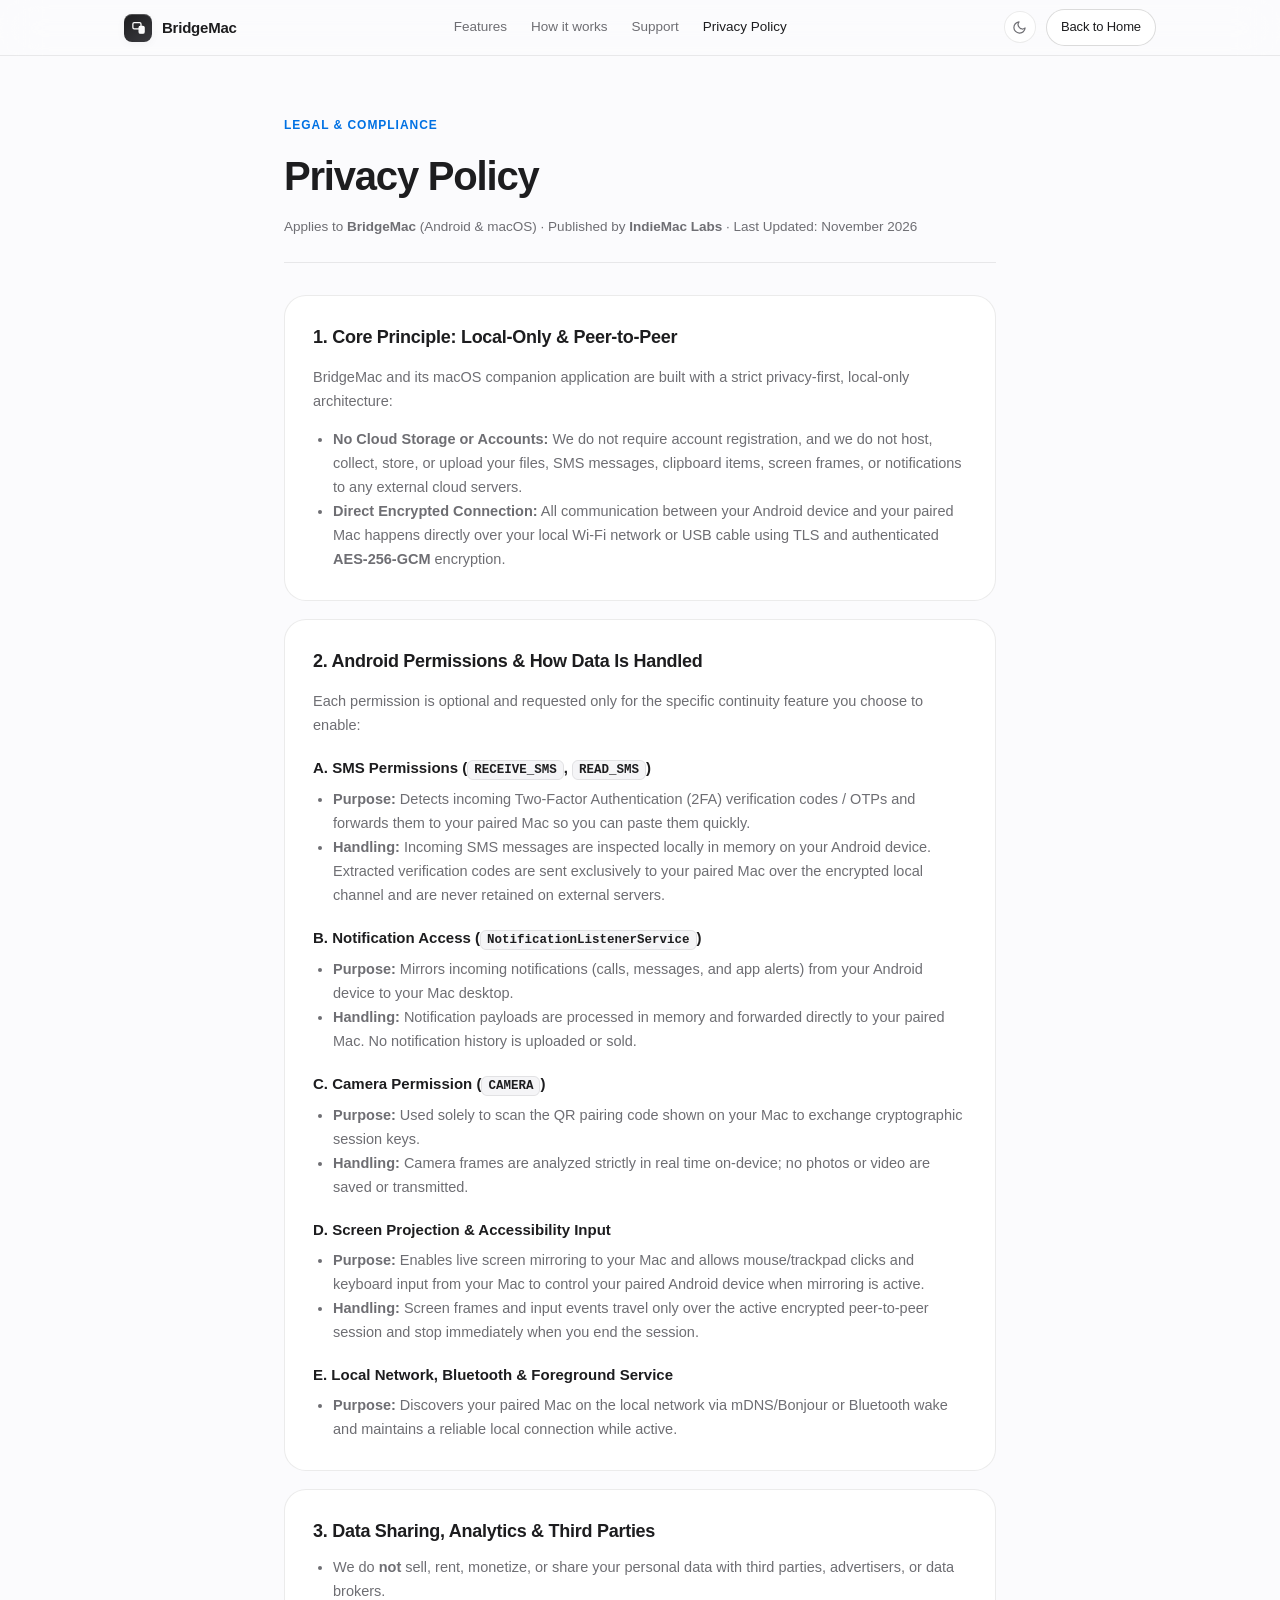
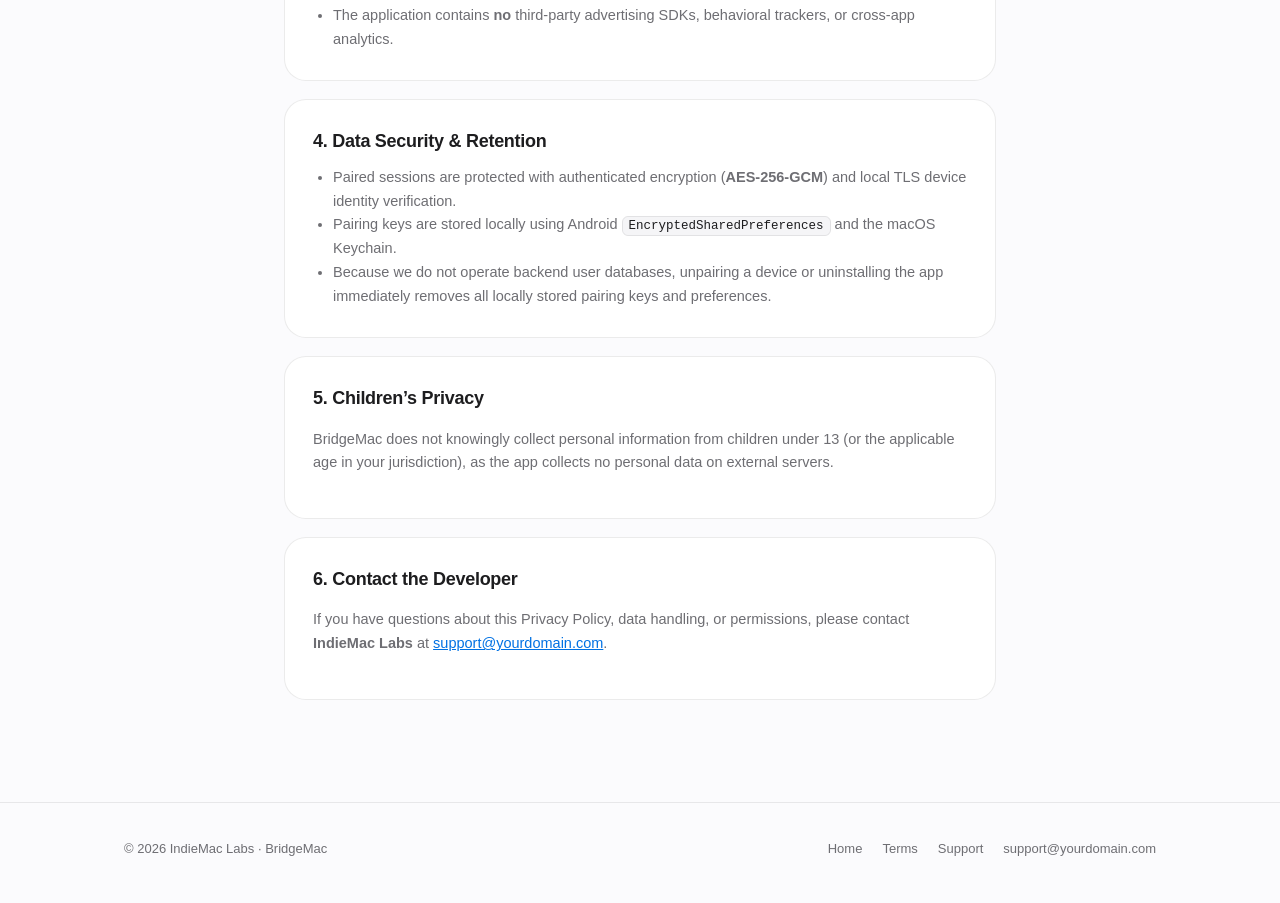
==== privacy.html @ 965dc199 "feat: initial developer website and privacy policy for Play Store" ====
<!doctype html>
<html lang="en">
  <head>
    <meta charset="utf-8" />
    <meta name="viewport" content="width=device-width, initial-scale=1" />
    <title data-title-pattern="Privacy Policy — {appName}">
      Privacy Policy — BridgeMac
    </title>
    <meta
      name="description"
      content="Privacy Policy detailing local-only peer-to-peer data handling and Android permissions."
    />
    <link rel="stylesheet" href="styles.css" />
    <script src="config.js"></script>
    <script defer src="app.js"></script>
  </head>
  <body>
    <header class="site-nav">
      <div class="container nav-inner">
        <a class="brand" href="index.html">
          <span class="brand-mark" aria-hidden="true">
            <svg width="15" height="15" viewBox="0 0 24 24" fill="none">
              <rect
                x="3"
                y="4"
                width="13"
                height="10"
                rx="2.2"
                stroke="currentColor"
                stroke-width="2"
              />
              <rect
                x="13"
                y="10"
                width="8"
                height="11"
                rx="2"
                fill="var(--bg)"
                stroke="currentColor"
                stroke-width="2"
              />
            </svg>
          </span>
          <span data-config="appName">BridgeMac</span>
        </a>

        <nav class="nav-links" aria-label="Primary navigation">
          <a href="index.html#features">Features</a>
          <a href="index.html#how-it-works">How it works</a>
          <a href="support.html">Support</a>
          <a class="active" href="privacy.html">Privacy Policy</a>
        </nav>

        <div class="nav-actions">
          <button
            id="theme-toggle"
            class="theme-toggle"
            type="button"
            aria-label="Toggle dark mode"
          >
            <svg id="icon-moon" width="15" height="15" viewBox="0 0 24 24" fill="none">
              <path
                d="M21 12.79A9 9 0 1 1 11.21 3 7 7 0 0 0 21 12.79Z"
                stroke="currentColor"
                stroke-width="1.9"
                stroke-linecap="round"
                stroke-linejoin="round"
              />
            </svg>
            <svg
              id="icon-sun"
              width="15"
              height="15"
              viewBox="0 0 24 24"
              fill="none"
              style="display: none"
            >
              <circle cx="12" cy="12" r="4" stroke="currentColor" stroke-width="1.9" />
              <path
                d="M12 2v2M12 20v2M4.93 4.93l1.41 1.41M17.66 17.66l1.41 1.41M2 12h2M20 12h2M4.93 19.07l1.41-1.41M17.66 6.34l1.41-1.41"
                stroke="currentColor"
                stroke-width="1.9"
                stroke-linecap="round"
              />
            </svg>
          </button>
          <a class="btn btn-secondary btn-sm" href="index.html">Back to Home</a>
        </div>
      </div>
    </header>

    <main class="page-shell">
      <div class="container doc-wrap">
        <div class="doc-header">
          <span class="eyebrow">Legal &amp; Compliance</span>
          <h1>Privacy Policy</h1>
          <div class="doc-meta">
            Applies to <strong data-config="appName">BridgeMac</strong> (Android
            &amp; macOS) · Published by
            <strong data-config="developerName">IndieMac Labs</strong> · Last
            Updated: <span data-config="privacyLastUpdated">November 2026</span>
          </div>
        </div>

        <section class="doc-card">
          <h2>1. Core Principle: Local-Only &amp; Peer-to-Peer</h2>
          <p>
            <span data-config="appName">BridgeMac</span> and its macOS
            companion application are built with a strict privacy-first,
            local-only architecture:
          </p>
          <ul>
            <li>
              <strong>No Cloud Storage or Accounts:</strong> We do not require
              account registration, and we do not host, collect, store, or
              upload your files, SMS messages, clipboard items, screen frames,
              or notifications to any external cloud servers.
            </li>
            <li>
              <strong>Direct Encrypted Connection:</strong> All communication
              between your Android device and your paired Mac happens directly
              over your local Wi-Fi network or USB cable using TLS and
              authenticated <strong>AES-256-GCM</strong> encryption.
            </li>
          </ul>
        </section>

        <section class="doc-card">
          <h2>2. Android Permissions &amp; How Data Is Handled</h2>
          <p>
            Each permission is optional and requested only for the specific
            continuity feature you choose to enable:
          </p>

          <h3>A. SMS Permissions (<code>RECEIVE_SMS</code>, <code>READ_SMS</code>)</h3>
          <ul>
            <li>
              <strong>Purpose:</strong> Detects incoming Two-Factor
              Authentication (2FA) verification codes / OTPs and forwards them
              to your paired Mac so you can paste them quickly.
            </li>
            <li>
              <strong>Handling:</strong> Incoming SMS messages are inspected
              locally in memory on your Android device. Extracted verification
              codes are sent exclusively to your paired Mac over the encrypted
              local channel and are never retained on external servers.
            </li>
          </ul>

          <h3>B. Notification Access (<code>NotificationListenerService</code>)</h3>
          <ul>
            <li>
              <strong>Purpose:</strong> Mirrors incoming notifications (calls,
              messages, and app alerts) from your Android device to your Mac
              desktop.
            </li>
            <li>
              <strong>Handling:</strong> Notification payloads are processed in
              memory and forwarded directly to your paired Mac. No notification
              history is uploaded or sold.
            </li>
          </ul>

          <h3>C. Camera Permission (<code>CAMERA</code>)</h3>
          <ul>
            <li>
              <strong>Purpose:</strong> Used solely to scan the QR pairing code
              shown on your Mac to exchange cryptographic session keys.
            </li>
            <li>
              <strong>Handling:</strong> Camera frames are analyzed strictly in
              real time on-device; no photos or video are saved or transmitted.
            </li>
          </ul>

          <h3>D. Screen Projection &amp; Accessibility Input</h3>
          <ul>
            <li>
              <strong>Purpose:</strong> Enables live screen mirroring to your
              Mac and allows mouse/trackpad clicks and keyboard input from your
              Mac to control your paired Android device when mirroring is
              active.
            </li>
            <li>
              <strong>Handling:</strong> Screen frames and input events travel
              only over the active encrypted peer-to-peer session and stop
              immediately when you end the session.
            </li>
          </ul>

          <h3>E. Local Network, Bluetooth &amp; Foreground Service</h3>
          <ul>
            <li>
              <strong>Purpose:</strong> Discovers your paired Mac on the local
              network via mDNS/Bonjour or Bluetooth wake and maintains a
              reliable local connection while active.
            </li>
          </ul>
        </section>

        <section class="doc-card">
          <h2>3. Data Sharing, Analytics &amp; Third Parties</h2>
          <ul>
            <li>
              We do <strong>not</strong> sell, rent, monetize, or share your
              personal data with third parties, advertisers, or data brokers.
            </li>
            <li>
              The application contains <strong>no</strong> third-party
              advertising SDKs, behavioral trackers, or cross-app analytics.
            </li>
          </ul>
        </section>

        <section class="doc-card">
          <h2>4. Data Security &amp; Retention</h2>
          <ul>
            <li>
              Paired sessions are protected with authenticated encryption
              (<strong>AES-256-GCM</strong>) and local TLS device identity
              verification.
            </li>
            <li>
              Pairing keys are stored locally using Android
              <code>EncryptedSharedPreferences</code> and the macOS Keychain.
            </li>
            <li>
              Because we do not operate backend user databases, unpairing a
              device or uninstalling the app immediately removes all locally
              stored pairing keys and preferences.
            </li>
          </ul>
        </section>

        <section class="doc-card">
          <h2>5. Children’s Privacy</h2>
          <p>
            <span data-config="appName">BridgeMac</span> does not knowingly
            collect personal information from children under 13 (or the
            applicable age in your jurisdiction), as the app collects no personal
            data on external servers.
          </p>
        </section>

        <section class="doc-card">
          <h2>6. Contact the Developer</h2>
          <p>
            If you have questions about this Privacy Policy, data handling, or
            permissions, please contact
            <strong data-config="developerName">IndieMac Labs</strong> at
            <a data-config-email href="mailto:support@yourdomain.com" style="color: var(--accent); text-decoration: underline">
              support@yourdomain.com
            </a>.
          </p>
        </section>
      </div>
    </main>

    <footer class="site-footer">
      <div class="container footer-inner">
        <div>
          &copy; <span data-config="copyrightYear">2026</span>
          <span data-config="developerName">IndieMac Labs</span> ·
          <span data-config="appName">BridgeMac</span>
        </div>
        <div class="footer-links">
          <a href="index.html">Home</a>
          <a href="terms.html">Terms</a>
          <a href="support.html">Support</a>
          <a data-config-email href="mailto:support@yourdomain.com">support@yourdomain.com</a>
        </div>
      </div>
    </footer>
  </body>
</html>
---- styles.css ----
/* ==========================================================================
   Mac-inspired Minimalist Design System
   Clean surfaces, SF-style system typography, hairline borders, calm motion.
   ========================================================================== */

:root {
  --bg: #fbfbfd;
  --bg-alt: #f5f5f7;
  --surface: #ffffff;
  --surface-glass: rgba(251, 251, 253, 0.78);
  --surface-elevated: rgba(255, 255, 255, 0.92);
  --ink: #1d1d1f;
  --ink-secondary: #6e6e73;
  --ink-tertiary: #86868b;
  --border: rgba(0, 0, 0, 0.08);
  --border-strong: rgba(0, 0, 0, 0.14);
  --accent: #0071e3;
  --accent-hover: #0077ed;
  --accent-soft: rgba(0, 113, 227, 0.1);
  --green: #28cd41;
  --amber: #ffbd2e;
  --red: #ff5f57;
  --shadow-sm: 0 2px 10px rgba(0, 0, 0, 0.04);
  --shadow-md: 0 12px 36px rgba(0, 0, 0, 0.07), 0 1px 3px rgba(0, 0, 0, 0.04);
  --shadow-lg: 0 28px 64px rgba(0, 0, 0, 0.1), 0 2px 8px rgba(0, 0, 0, 0.04);
  --radius-sm: 10px;
  --radius-md: 16px;
  --radius-lg: 22px;
  --radius-xl: 28px;
  --font-sans: -apple-system, BlinkMacSystemFont, "SF Pro Display", "SF Pro Text",
    "Helvetica Neue", Arial, sans-serif;
  --font-mono: "SF Mono", ui-monospace, SFMono-Regular, Menlo, Monaco, Consolas,
    monospace;
  --max-w: 1080px;
  --nav-h: 56px;
}

[data-theme="dark"] {
  --bg: #000000;
  --bg-alt: #0b0b0d;
  --surface: #141416;
  --surface-glass: rgba(18, 18, 20, 0.78);
  --surface-elevated: rgba(28, 28, 30, 0.92);
  --ink: #f5f5f7;
  --ink-secondary: #a1a1a6;
  --ink-tertiary: #6e6e73;
  --border: rgba(255, 255, 255, 0.1);
  --border-strong: rgba(255, 255, 255, 0.18);
  --accent: #2997ff;
  --accent-hover: #4aa8ff;
  --accent-soft: rgba(41, 151, 255, 0.14);
  --shadow-sm: 0 2px 10px rgba(0, 0, 0, 0.3);
  --shadow-md: 0 12px 36px rgba(0, 0, 0, 0.45);
  --shadow-lg: 0 28px 64px rgba(0, 0, 0, 0.65);
}

*,
*::before,
*::after {
  box-sizing: border-box;
}

html {
  scroll-behavior: smooth;
  -webkit-font-smoothing: antialiased;
  -moz-osx-font-smoothing: grayscale;
  text-rendering: optimizeLegibility;
}

body {
  margin: 0;
  font-family: var(--font-sans);
  background: var(--bg);
  color: var(--ink);
  font-size: 16px;
  line-height: 1.55;
  transition: background-color 0.25s ease, color 0.25s ease;
}

a {
  color: inherit;
  text-decoration: none;
}

button {
  font: inherit;
  color: inherit;
}

.container {
  width: 100%;
  max-width: var(--max-w);
  margin: 0 auto;
  padding: 0 24px;
}

/* ==========================================================================
   Translucent macOS-style Top Navigation
   ========================================================================== */
.site-nav {
  position: sticky;
  top: 0;
  z-index: 100;
  height: var(--nav-h);
  background: var(--surface-glass);
  backdrop-filter: saturate(180%) blur(20px);
  -webkit-backdrop-filter: saturate(180%) blur(20px);
  border-bottom: 1px solid var(--border);
}

.nav-inner {
  height: 100%;
  display: flex;
  align-items: center;
  justify-content: space-between;
  gap: 20px;
}

.brand {
  display: inline-flex;
  align-items: center;
  gap: 10px;
  font-weight: 600;
  font-size: 15px;
  letter-spacing: -0.015em;
}

.brand-mark {
  width: 28px;
  height: 28px;
  border-radius: 8px;
  background: linear-gradient(145deg, #1d1d1f 0%, #3a3a3f 100%);
  color: #ffffff;
  display: grid;
  place-items: center;
  box-shadow: inset 0 1px 0 rgba(255, 255, 255, 0.22), var(--shadow-sm);
}

[data-theme="dark"] .brand-mark {
  background: linear-gradient(145deg, #2c2c30 0%, #1c1c1e 100%);
}

.nav-links {
  display: flex;
  align-items: center;
  gap: 24px;
  font-size: 13.5px;
  color: var(--ink-secondary);
}

.nav-links a {
  transition: color 0.15s ease;
}

.nav-links a:hover,
.nav-links a.active {
  color: var(--ink);
}

.nav-actions {
  display: flex;
  align-items: center;
  gap: 10px;
}

.theme-toggle {
  width: 32px;
  height: 32px;
  border-radius: 999px;
  border: 1px solid var(--border);
  background: var(--surface);
  display: grid;
  place-items: center;
  cursor: pointer;
  color: var(--ink-secondary);
  transition: border-color 0.15s ease, color 0.15s ease, transform 0.15s ease;
}

.theme-toggle:hover {
  color: var(--ink);
  border-color: var(--border-strong);
}

.btn {
  display: inline-flex;
  align-items: center;
  justify-content: center;
  gap: 8px;
  border-radius: 999px;
  padding: 10px 20px;
  font-size: 14px;
  font-weight: 500;
  letter-spacing: -0.01em;
  cursor: pointer;
  border: 1px solid transparent;
  transition: background-color 0.18s ease, border-color 0.18s ease,
    transform 0.15s ease, opacity 0.15s ease;
}

.btn-sm {
  padding: 7px 14px;
  font-size: 13px;
}

.btn-primary {
  background: var(--accent);
  color: #ffffff;
}

.btn-primary:hover {
  background: var(--accent-hover);
}

.btn-secondary {
  background: var(--surface);
  color: var(--ink);
  border-color: var(--border-strong);
}

.btn-secondary:hover {
  border-color: var(--ink-tertiary);
}

.btn:active {
  transform: scale(0.985);
}

/* ==========================================================================
   Hero Section
   ========================================================================== */
.hero {
  padding: 76px 0 56px;
  text-align: center;
}

.pill {
  display: inline-flex;
  align-items: center;
  gap: 8px;
  padding: 6px 14px;
  border-radius: 999px;
  background: var(--surface);
  border: 1px solid var(--border);
  box-shadow: var(--shadow-sm);
  font-size: 12.5px;
  font-weight: 500;
  color: var(--ink-secondary);
  margin-bottom: 24px;
}

.pill-dot {
  width: 7px;
  height: 7px;
  border-radius: 50%;
  background: var(--green);
  box-shadow: 0 0 0 3px rgba(40, 205, 65, 0.18);
}

.hero h1 {
  margin: 0 auto 18px;
  max-width: 760px;
  font-size: clamp(36px, 5.5vw, 60px);
  line-height: 1.06;
  font-weight: 650;
  letter-spacing: -0.035em;
}

.hero-lead {
  margin: 0 auto 30px;
  max-width: 600px;
  font-size: clamp(16.5px, 2vw, 19px);
  line-height: 1.5;
  color: var(--ink-secondary);
  font-weight: 400;
}

.hero-cta {
  display: flex;
  flex-wrap: wrap;
  align-items: center;
  justify-content: center;
  gap: 12px;
  margin-bottom: 18px;
}

.hero-meta {
  font-size: 12.5px;
  color: var(--ink-tertiary);
}

/* ==========================================================================
   Interactive macOS + Android Preview Stage
   ========================================================================== */
.stage-wrap {
  margin: 44px auto 0;
  max-width: 920px;
}

.mac-window {
  background: var(--surface);
  border: 1px solid var(--border-strong);
  border-radius: var(--radius-xl);
  box-shadow: var(--shadow-lg);
  overflow: hidden;
  text-align: left;
}

.mac-titlebar {
  height: 44px;
  padding: 0 16px;
  background: var(--bg-alt);
  border-bottom: 1px solid var(--border);
  display: flex;
  align-items: center;
  justify-content: space-between;
  gap: 12px;
}

.traffic-lights {
  display: flex;
  align-items: center;
  gap: 8px;
}

.dot {
  width: 11px;
  height: 11px;
  border-radius: 50%;
  display: inline-block;
}

.dot.red {
  background: var(--red);
}
.dot.amber {
  background: var(--amber);
}
.dot.green {
  background: var(--green);
}

.titlebar-tabs {
  display: flex;
  align-items: center;
  gap: 4px;
  background: var(--surface);
  padding: 3px;
  border-radius: 9px;
  border: 1px solid var(--border);
  overflow-x: auto;
}

.tab-btn {
  border: 0;
  background: transparent;
  padding: 4px 12px;
  border-radius: 6px;
  font-size: 12.5px;
  font-weight: 500;
  color: var(--ink-secondary);
  cursor: pointer;
  white-space: nowrap;
  transition: background-color 0.15s ease, color 0.15s ease;
}

.tab-btn[aria-selected="true"] {
  background: var(--bg-alt);
  color: var(--ink);
  box-shadow: 0 1px 2px rgba(0, 0, 0, 0.06);
}

.titlebar-status {
  display: inline-flex;
  align-items: center;
  gap: 6px;
  font-size: 12px;
  color: var(--ink-secondary);
  font-family: var(--font-mono);
}

.mac-body {
  display: grid;
  grid-template-columns: 1.25fr 0.95fr;
  gap: 28px;
  padding: 32px;
  align-items: center;
  min-height: 360px;
}

.preview-copy h3 {
  margin: 0 0 10px;
  font-size: 24px;
  letter-spacing: -0.025em;
  font-weight: 600;
}

.preview-copy p {
  margin: 0 0 20px;
  color: var(--ink-secondary);
  font-size: 15px;
  line-height: 1.6;
}

.preview-specs {
  display: flex;
  flex-direction: column;
  gap: 10px;
  padding: 0;
  margin: 0;
  list-style: none;
}

.preview-specs li {
  display: flex;
  align-items: center;
  gap: 10px;
  font-size: 13.5px;
  color: var(--ink);
}

.check-badge {
  width: 20px;
  height: 20px;
  border-radius: 6px;
  background: var(--accent-soft);
  color: var(--accent);
  display: grid;
  place-items: center;
  flex-shrink: 0;
}

/* Minimal Phone Device Card */
.device-frame {
  background: var(--bg-alt);
  border: 1px solid var(--border);
  border-radius: 26px;
  padding: 16px;
  box-shadow: inset 0 1px 0 rgba(255, 255, 255, 0.4), var(--shadow-md);
}

.device-screen {
  background: var(--surface);
  border: 1px solid var(--border);
  border-radius: 18px;
  padding: 18px;
  min-height: 260px;
  display: flex;
  flex-direction: column;
  justify-content: space-between;
  gap: 14px;
}

.device-statusbar {
  display: flex;
  justify-content: space-between;
  align-items: center;
  font-size: 11.5px;
  color: var(--ink-tertiary);
  font-family: var(--font-mono);
}

.mock-card {
  background: var(--bg-alt);
  border: 1px solid var(--border);
  border-radius: 12px;
  padding: 12px 14px;
}

.mock-card-title {
  font-size: 12px;
  font-weight: 600;
  color: var(--ink);
  margin-bottom: 4px;
  display: flex;
  justify-content: space-between;
  align-items: center;
}

.mock-card-sub {
  font-size: 12px;
  color: var(--ink-secondary);
}

.otp-code {
  font-family: var(--font-mono);
  font-size: 20px;
  font-weight: 600;
  letter-spacing: 0.14em;
  color: var(--accent);
  margin-top: 6px;
}

.device-footer-pill {
  font-size: 11.5px;
  color: var(--ink-secondary);
  display: flex;
  align-items: center;
  justify-content: space-between;
  padding-top: 8px;
  border-top: 1px solid var(--border);
}

/* ==========================================================================
   Sections & Bento Grid
   ========================================================================== */
.section {
  padding: 72px 0;
}

.section-alt {
  background: var(--bg-alt);
  border-top: 1px solid var(--border);
  border-bottom: 1px solid var(--border);
}

.section-header {
  max-width: 620px;
  margin-bottom: 40px;
}

.eyebrow {
  display: inline-block;
  font-size: 12px;
  font-weight: 600;
  text-transform: uppercase;
  letter-spacing: 0.08em;
  color: var(--accent);
  margin-bottom: 10px;
}

.section-header h2 {
  margin: 0 0 12px;
  font-size: clamp(26px, 3.6vw, 38px);
  line-height: 1.12;
  letter-spacing: -0.03em;
  font-weight: 650;
}

.section-header p {
  margin: 0;
  color: var(--ink-secondary);
  font-size: 16px;
}

.bento-grid {
  display: grid;
  grid-template-columns: repeat(3, 1fr);
  gap: 18px;
}

.bento-card {
  background: var(--surface);
  border: 1px solid var(--border);
  border-radius: var(--radius-lg);
  padding: 26px;
  box-shadow: var(--shadow-sm);
  transition: transform 0.2s ease, box-shadow 0.2s ease, border-color 0.2s ease;
}

.bento-card:hover {
  transform: translateY(-2px);
  box-shadow: var(--shadow-md);
  border-color: var(--border-strong);
}

.icon-box {
  width: 40px;
  height: 40px;
  border-radius: 11px;
  background: var(--bg-alt);
  border: 1px solid var(--border);
  display: grid;
  place-items: center;
  color: var(--ink);
  margin-bottom: 16px;
}

.bento-card h3 {
  margin: 0 0 8px;
  font-size: 17px;
  letter-spacing: -0.015em;
  font-weight: 600;
}

.bento-card p {
  margin: 0;
  font-size: 14px;
  color: var(--ink-secondary);
  line-height: 1.55;
}

/* ==========================================================================
   How It Works / 3 Steps
   ========================================================================== */
.steps-grid {
  display: grid;
  grid-template-columns: repeat(3, 1fr);
  gap: 20px;
}

.step-card {
  background: var(--surface);
  border: 1px solid var(--border);
  border-radius: var(--radius-lg);
  padding: 26px;
}

.step-num {
  font-family: var(--font-mono);
  font-size: 12px;
  font-weight: 600;
  color: var(--accent);
  margin-bottom: 12px;
}

.step-card h3 {
  margin: 0 0 8px;
  font-size: 17px;
  letter-spacing: -0.015em;
}

.step-card p {
  margin: 0;
  font-size: 14px;
  color: var(--ink-secondary);
}

/* ==========================================================================
   Privacy & Architecture Banner
   ========================================================================== */
.privacy-panel {
  background: var(--surface);
  border: 1px solid var(--border);
  border-radius: var(--radius-xl);
  padding: 36px;
  box-shadow: var(--shadow-md);
  display: grid;
  grid-template-columns: 1.2fr 1fr;
  gap: 32px;
  align-items: center;
}

.privacy-panel h2 {
  margin: 0 0 12px;
  font-size: 28px;
  letter-spacing: -0.025em;
}

.privacy-panel p {
  margin: 0 0 20px;
  color: var(--ink-secondary);
  font-size: 15px;
}

.trust-list {
  display: grid;
  grid-template-columns: 1fr 1fr;
  gap: 12px;
}

.trust-item {
  background: var(--bg-alt);
  border: 1px solid var(--border);
  border-radius: var(--radius-md);
  padding: 16px;
}

.trust-item strong {
  display: block;
  font-size: 14px;
  margin-bottom: 4px;
}

.trust-item span {
  font-size: 12.5px;
  color: var(--ink-secondary);
}

/* ==========================================================================
   Developer & Play Console Info Card
   ========================================================================== */
.dev-card {
  background: var(--surface);
  border: 1px solid var(--border);
  border-radius: var(--radius-xl);
  padding: 32px;
  display: flex;
  flex-wrap: wrap;
  align-items: center;
  justify-content: space-between;
  gap: 24px;
}

.dev-meta h3 {
  margin: 0 0 6px;
  font-size: 20px;
  letter-spacing: -0.02em;
}

.dev-meta p {
  margin: 0;
  color: var(--ink-secondary);
  font-size: 14.5px;
}

.dev-actions {
  display: flex;
  flex-wrap: wrap;
  gap: 10px;
}

/* ==========================================================================
   Legal & Support Pages (Privacy, Terms, Support)
   ========================================================================== */
.page-shell {
  padding: 56px 0 84px;
}

.doc-wrap {
  max-width: 760px;
  margin: 0 auto;
}

.doc-header {
  padding-bottom: 24px;
  margin-bottom: 32px;
  border-bottom: 1px solid var(--border);
}

.doc-header h1 {
  margin: 0 0 10px;
  font-size: clamp(28px, 4vw, 40px);
  letter-spacing: -0.03em;
}

.doc-meta {
  font-size: 13.5px;
  color: var(--ink-secondary);
}

.doc-card {
  background: var(--surface);
  border: 1px solid var(--border);
  border-radius: var(--radius-lg);
  padding: 28px;
  margin-bottom: 18px;
}

.doc-card h2 {
  margin: 0 0 10px;
  font-size: 18px;
  letter-spacing: -0.015em;
}

.doc-card h3 {
  margin: 18px 0 6px;
  font-size: 15px;
}

.doc-card p,
.doc-card li {
  color: var(--ink-secondary);
  font-size: 14.5px;
  line-height: 1.65;
}

.doc-card ul {
  margin: 8px 0 0;
  padding-left: 20px;
}

.doc-card code {
  font-family: var(--font-mono);
  font-size: 12.5px;
  background: var(--bg-alt);
  border: 1px solid var(--border);
  padding: 2px 6px;
  border-radius: 6px;
  color: var(--ink);
}

.faq-item {
  border-bottom: 1px solid var(--border);
  padding: 16px 0;
}

.faq-item:last-child {
  border-bottom: 0;
  padding-bottom: 0;
}

.faq-item summary {
  cursor: pointer;
  font-weight: 600;
  font-size: 15px;
  list-style: none;
  display: flex;
  align-items: center;
  justify-content: space-between;
}

.faq-item summary::-webkit-details-marker {
  display: none;
}

.faq-item p {
  margin: 10px 0 0;
}

/* ==========================================================================
   Footer
   ========================================================================== */
.site-footer {
  border-top: 1px solid var(--border);
  padding: 36px 0 48px;
  font-size: 13px;
  color: var(--ink-secondary);
}

.footer-inner {
  display: flex;
  flex-wrap: wrap;
  align-items: center;
  justify-content: space-between;
  gap: 16px;
}

.footer-links {
  display: flex;
  flex-wrap: wrap;
  gap: 20px;
}

.footer-links a:hover {
  color: var(--ink);
}

/* ==========================================================================
   Toast Notice
   ========================================================================== */
.toast {
  position: fixed;
  bottom: 24px;
  left: 50%;
  transform: translateX(-50%) translateY(16px);
  background: var(--ink);
  color: var(--bg);
  padding: 10px 18px;
  border-radius: 999px;
  font-size: 13px;
  font-weight: 500;
  opacity: 0;
  pointer-events: none;
  transition: opacity 0.2s ease, transform 0.2s ease;
  z-index: 200;
  box-shadow: var(--shadow-md);
}

.toast.show {
  opacity: 1;
  transform: translateX(-50%) translateY(0);
}

/* ==========================================================================
   Responsive
   ========================================================================== */
@media (max-width: 900px) {
  .mac-body,
  .privacy-panel {
    grid-template-columns: 1fr;
  }

  .bento-grid,
  .steps-grid {
    grid-template-columns: repeat(2, 1fr);
  }
}

@media (max-width: 640px) {
  .nav-links {
    display: none;
  }

  .bento-grid,
  .steps-grid,
  .trust-list {
    grid-template-columns: 1fr;
  }

  .mac-body {
    padding: 20px;
  }

  .titlebar-status {
    display: none;
  }

  .privacy-panel,
  .dev-card,
  .doc-card {
    padding: 22px;
  }
}
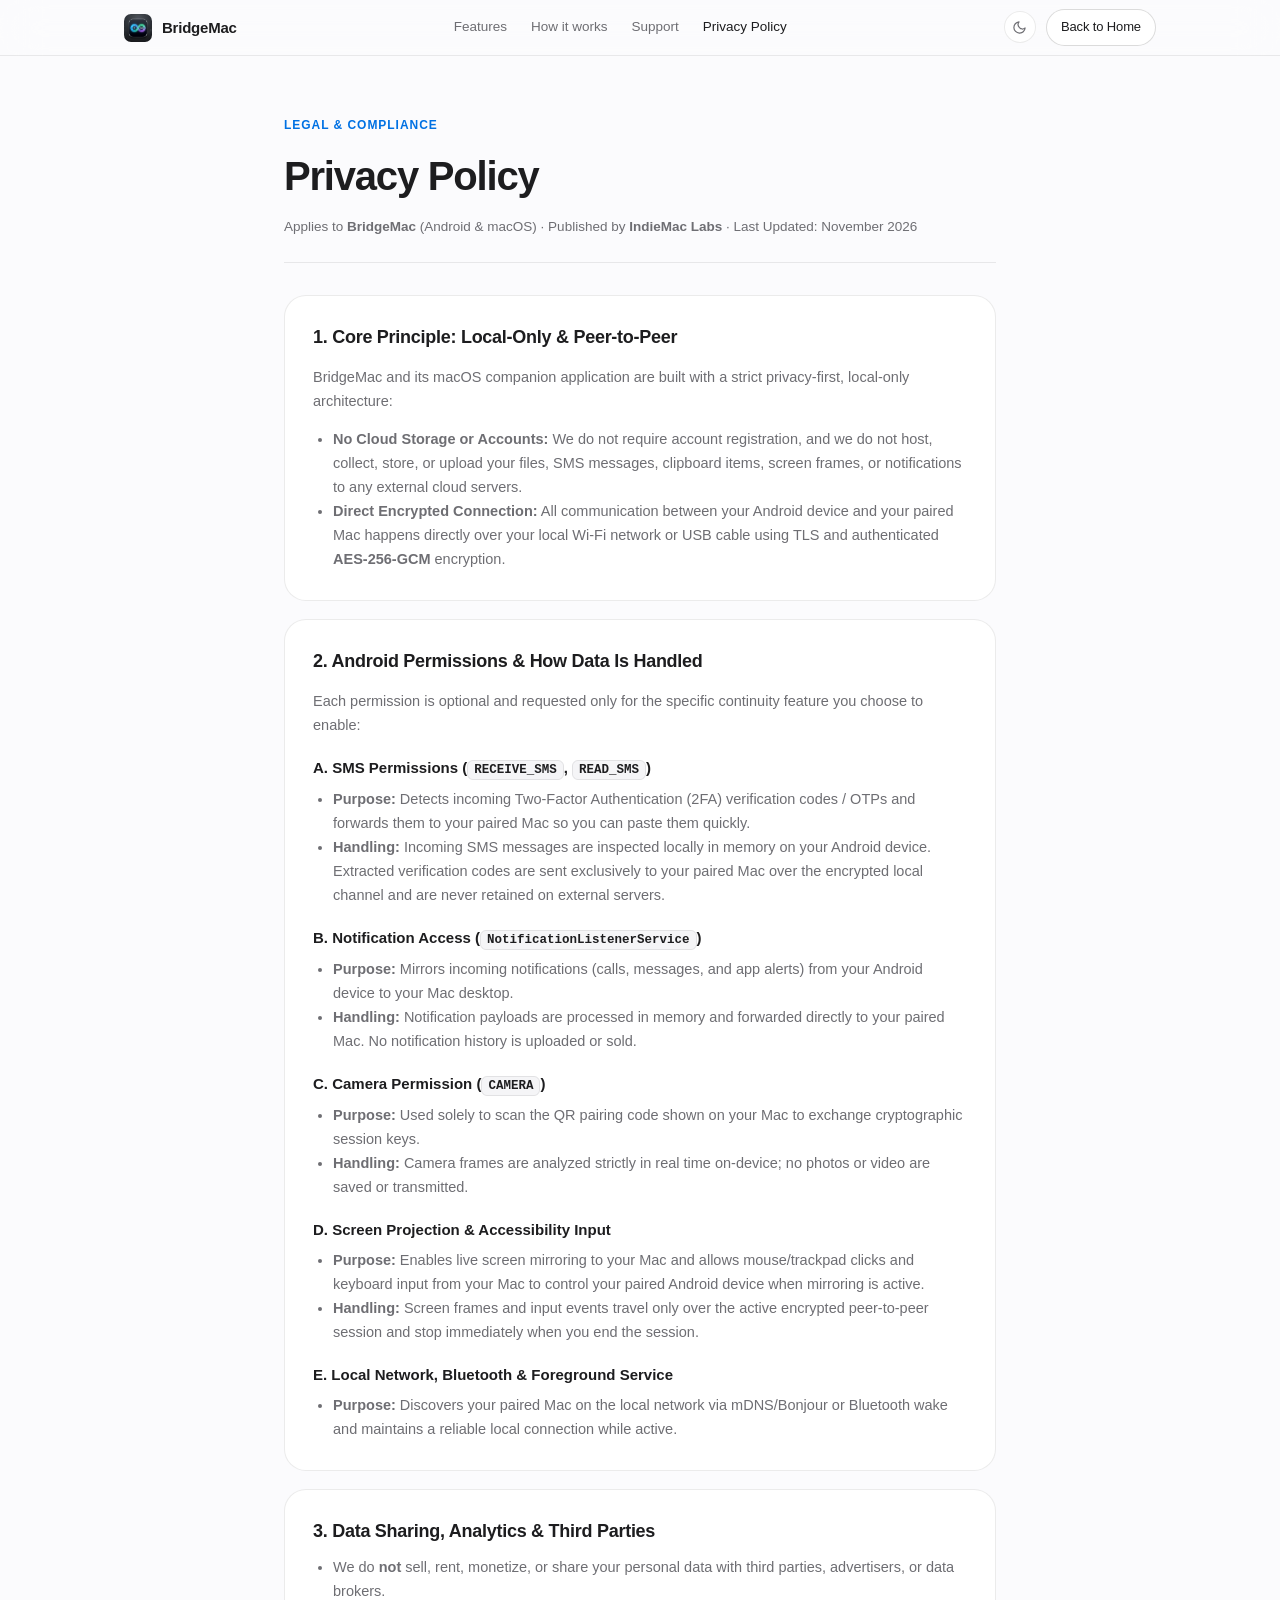
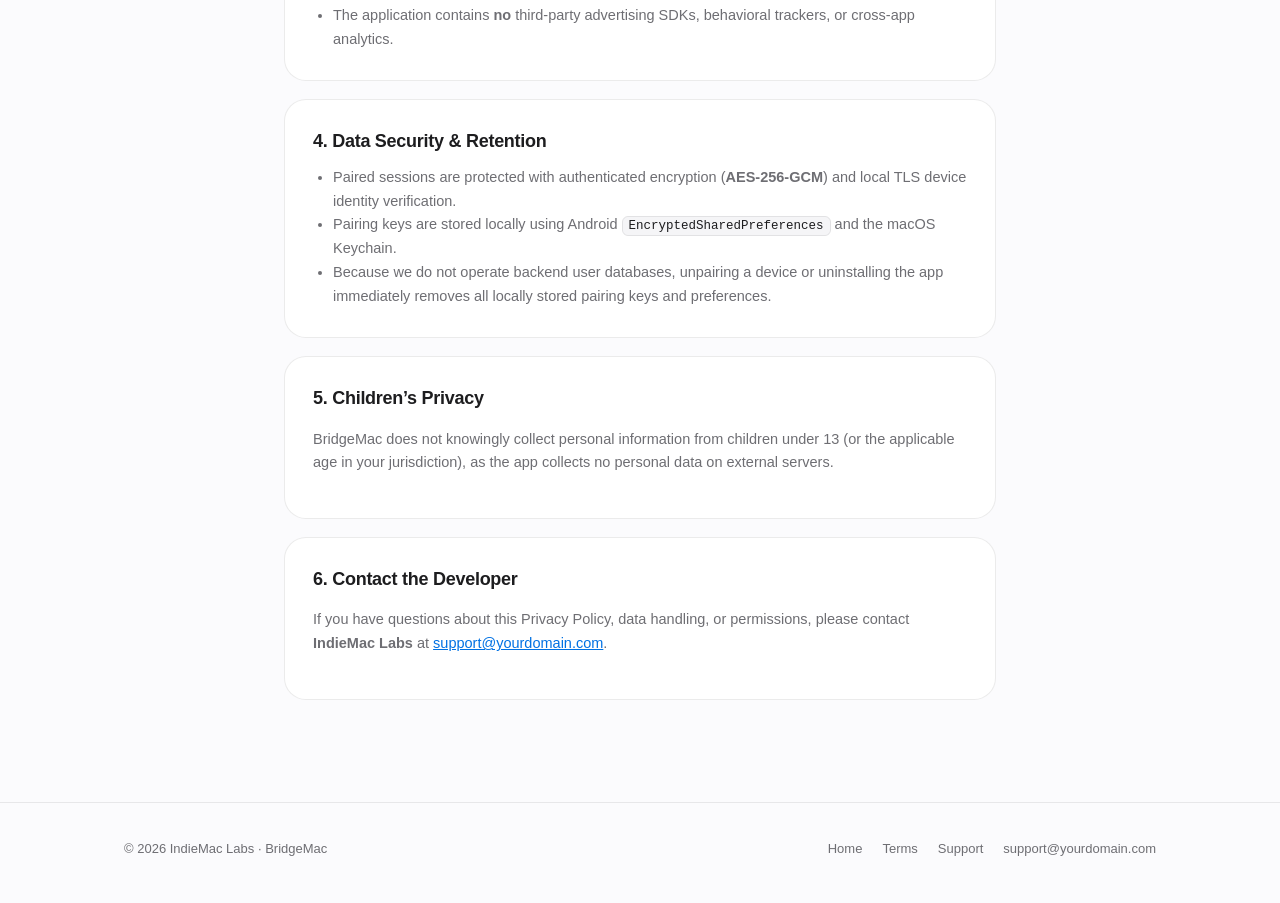
==== commit ecb65fb8: "feat: add official BridgeMac 512x512 app icons, vectors, and brand showcase" ====
--- a/privacy.html
+++ b/privacy.html
@@ -10,6 +10,7 @@
       name="description"
       content="Privacy Policy detailing local-only peer-to-peer data handling and Android permissions."
     />
+    <link rel="icon" type="image/svg+xml" href="assets/favicon.svg" />
     <link rel="stylesheet" href="styles.css" />
     <script src="config.js"></script>
     <script defer src="app.js"></script>
@@ -18,29 +19,13 @@
     <header class="site-nav">
       <div class="container nav-inner">
         <a class="brand" href="index.html">
-          <span class="brand-mark" aria-hidden="true">
-            <svg width="15" height="15" viewBox="0 0 24 24" fill="none">
-              <rect
-                x="3"
-                y="4"
-                width="13"
-                height="10"
-                rx="2.2"
-                stroke="currentColor"
-                stroke-width="2"
-              />
-              <rect
-                x="13"
-                y="10"
-                width="8"
-                height="11"
-                rx="2"
-                fill="var(--bg)"
-                stroke="currentColor"
-                stroke-width="2"
-              />
-            </svg>
-          </span>
+          <img
+            src="assets/icon-192.png"
+            width="28"
+            height="28"
+            style="border-radius: 7px; object-fit: cover"
+            alt="BridgeMac"
+          />
           <span data-config="appName">BridgeMac</span>
         </a>
 
